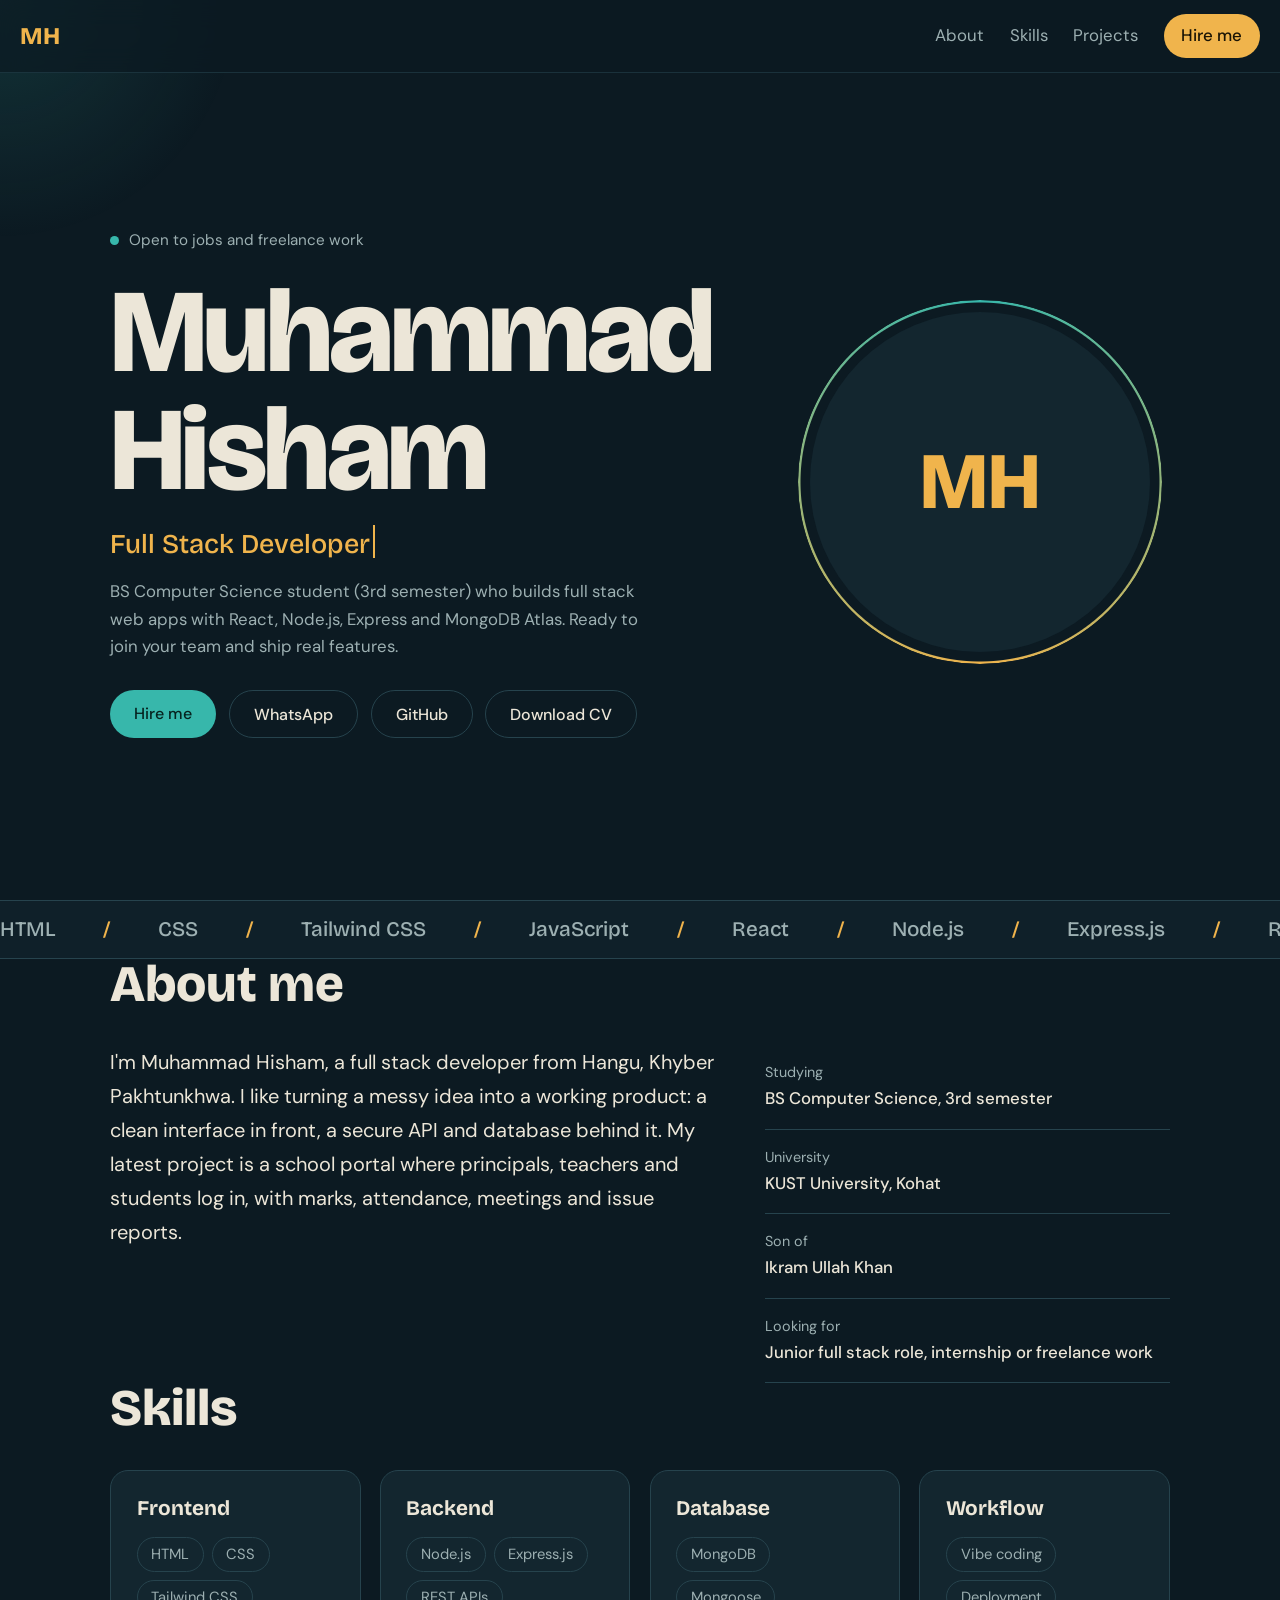
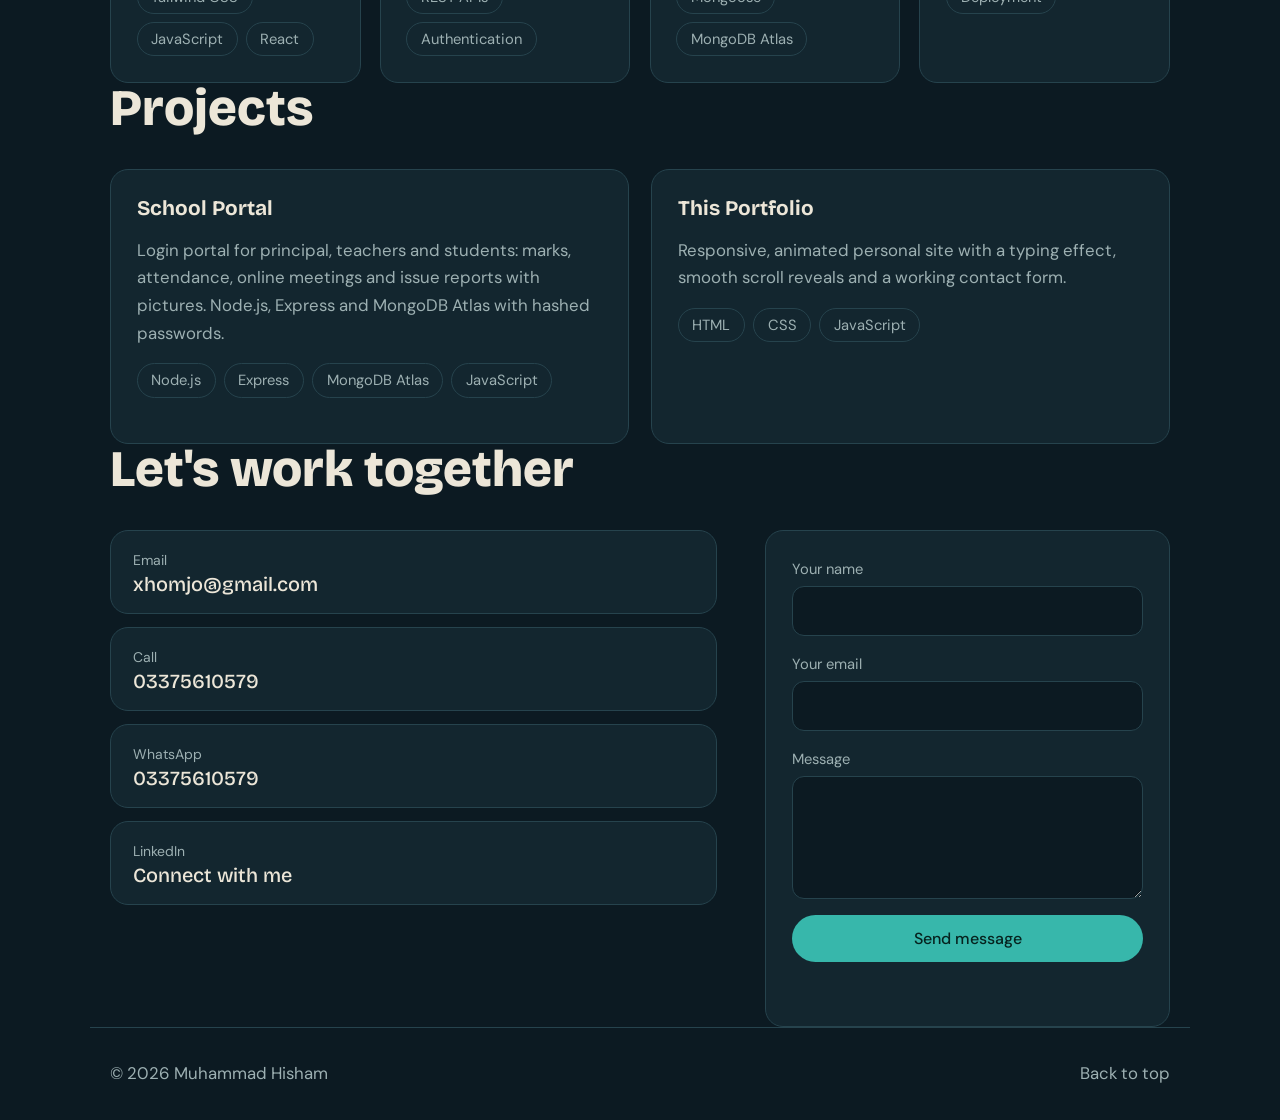
==== index.html @ 80d23b1b "Add files via upload" ====
<!DOCTYPE html>
<html lang="en">
<head>
<meta charset="UTF-8">
<meta name="viewport" content="width=device-width, initial-scale=1">
<title>Muhammad Hisham | Full Stack Developer</title>
<meta name="description" content="Full stack developer: React, Node.js, Express, MongoDB Atlas. Open to jobs and freelance work.">
<link rel="preconnect" href="https://fonts.googleapis.com">
<link rel="preconnect" href="https://fonts.gstatic.com" crossorigin>
<link href="https://fonts.googleapis.com/css2?family=Bricolage+Grotesque:opsz,wght@12..96,500;12..96,800&family=DM+Sans:wght@400;500&display=swap" rel="stylesheet">
<link rel="stylesheet" href="style.css">
</head>
<body>
<div class="bar" id="bar"></div>
<div class="glow" id="glow"></div>

<header class="nav">
  <a href="#home" class="logo" data-t="short">MH</a>
  <button class="burger" id="burger" aria-label="Open menu" aria-expanded="false"><span></span><span></span></button>
  <nav id="menu">
    <a href="#about">About</a><a href="#skills">Skills</a><a href="#projects">Projects</a>
    <a href="#contact" class="pill">Hire me</a>
  </nav>
</header>

<main>
<section id="home" class="hero wrap">
  <div>
    <p class="status"><i></i>Open to jobs and freelance work</p>
    <h1 id="title"></h1>
    <p class="role"><span id="type"></span><b class="caret"></b></p>
    <p class="lead">BS Computer Science student (3rd semester) who builds full stack web apps with React, Node.js, Express and MongoDB Atlas. Ready to join your team and ship real features.</p>
    <div class="cta">
      <a class="btn" href="#contact">Hire me</a>
      <a class="btn ghost" data-link="wa" target="_blank" rel="noopener">WhatsApp</a>
      <a class="btn ghost" data-link="github" target="_blank" rel="noopener">GitHub</a>
      <a class="btn ghost" data-link="cv" target="_blank" rel="noopener">Download CV</a>
    </div>
  </div>
  <div class="photo">
    <div class="ring"></div>
    <img id="photo" alt="Portrait of Muhammad Hisham">
    <span class="initials" id="init" hidden></span>
  </div>
</section>

<div class="marquee" aria-hidden="true"><div class="track" id="track"></div></div>

<section id="about" class="wrap">
  <h2 class="rv">About me</h2>
  <div class="two">
    <p class="rv big">I'm <span data-t="name"></span>, a full stack developer from <span data-t="location"></span>. I like turning a messy idea into a working product: a clean interface in front, a secure API and database behind it. My latest project is a school portal where principals, teachers and students log in, with marks, attendance, meetings and issue reports.</p>
    <dl class="rv facts">
      <div><dt>Studying</dt><dd>BS Computer Science, 3rd semester</dd></div>
      <div><dt>University</dt><dd>KUST University, Kohat</dd></div>
      <div><dt>Son of</dt><dd data-t="father"></dd></div>
      <div><dt>Looking for</dt><dd>Junior full stack role, internship or freelance work</dd></div>
    </dl>
  </div>
</section>

<section id="skills" class="wrap">
  <h2 class="rv">Skills</h2>
  <div class="skills" id="skillGrid"></div>
</section>

<section id="projects" class="wrap">
  <h2 class="rv">Projects</h2>
  <div class="projects" id="projectGrid"></div>
</section>

<section id="contact" class="wrap">
  <h2 class="rv">Let's work together</h2>
  <div class="two">
    <div class="rv rows">
      <a data-link="mail"><small>Email</small><span data-t="email"></span></a>
      <a data-link="tel"><small>Call</small><span data-t="phone"></span></a>
      <a data-link="wa" target="_blank" rel="noopener"><small>WhatsApp</small><span data-t="phone"></span></a>
      <a data-link="linkedin" target="_blank" rel="noopener"><small>LinkedIn</small><span>Connect with me</span></a>
    </div>
    <form class="rv card form" id="form">
      <label>Your name<input name="name" required autocomplete="name"></label>
      <label>Your email<input name="email" type="email" required autocomplete="email"></label>
      <label>Message<textarea name="message" rows="4" required></textarea></label>
      <button class="btn" type="submit">Send message</button>
      <p id="msg" role="status"></p>
    </form>
  </div>
</section>
</main>

<footer class="wrap foot"><span>&copy; <span id="yr"></span> <span data-t="name"></span></span><a href="#home">Back to top</a></footer>

<script src="script.js"></script>
</body>
</html>
---- style.css ----
:root {
  --bg: #0c1a22;
  --panel: #13262f;
  --line: #26434d;
  --text: #ece6d8;
  --mute: #9db0b2;
  --teal: #37b7ab;
  --amber: #f0b44c;
  --r: 18px;
}
* {
  box-sizing: border-box;
  margin: 0;
  padding: 0;
}
html {
  scroll-behavior: smooth;
  scroll-padding-top: 80px;
}
body {
  background: var(--bg);
  color: var(--text);
  font:
    400 1.05rem/1.65 "DM Sans",
    system-ui,
    sans-serif;
  overflow-x: hidden;
}
h1,
h2,
.logo {
  font-family: "Bricolage Grotesque", sans-serif;
  line-height: 1;
}
a {
  color: inherit;
  text-decoration: none;
}
:focus-visible {
  outline: 2px solid var(--amber);
  outline-offset: 3px;
}
.wrap {
  max-width: 1100px;
  margin: auto;
  padding: 0 1.25rem;
}
section {
  padding: 6rem 0;
}
h2 {
  font-size: clamp(2rem, 5vw, 3.2rem);
  font-weight: 800;
  margin-bottom: 2.2rem;
}

.bar {
  position: fixed;
  top: 0;
  left: 0;
  height: 3px;
  width: 0;
  background: linear-gradient(90deg, var(--teal), var(--amber));
  z-index: 60;
}
.glow {
  position: fixed;
  width: 520px;
  height: 520px;
  left: 0;
  top: 0;
  margin: -260px 0 0 -260px;
  border-radius: 50%;
  background: radial-gradient(
    circle,
    rgba(55, 183, 171, 0.16),
    transparent 65%
  );
  pointer-events: none;
  z-index: 0;
  transition: transform 0.25s ease-out;
}
main,
footer {
  position: relative;
  z-index: 1;
}

.nav {
  position: fixed;
  inset: 0 0 auto 0;
  z-index: 50;
  display: flex;
  justify-content: space-between;
  align-items: center;
  padding: 0.9rem 1.25rem;
  background: rgba(12, 26, 34, 0.72);
  backdrop-filter: blur(14px);
  border-bottom: 1px solid rgba(38, 67, 77, 0.6);
}
.logo {
  font-size: 1.5rem;
  font-weight: 800;
  color: var(--amber);
}
.nav nav {
  display: flex;
  gap: 1.6rem;
  align-items: center;
}
.nav nav a {
  color: var(--mute);
  transition: color 0.25s;
}
.nav nav a:hover {
  color: var(--text);
}
.pill {
  background: var(--amber);
  color: #1a1405 !important;
  padding: 0.5rem 1.1rem;
  border-radius: 99px;
  font-weight: 500;
}
.burger {
  display: none;
  background: none;
  border: 0;
  width: 40px;
  height: 40px;
  cursor: pointer;
}
.burger span {
  display: block;
  height: 2px;
  background: var(--text);
  margin: 7px 8px;
  transition: transform 0.3s;
}
.burger[aria-expanded="true"] span:first-child {
  transform: translateY(4.5px) rotate(45deg);
}
.burger[aria-expanded="true"] span:last-child {
  transform: translateY(-4.5px) rotate(-45deg);
}

.hero {
  min-height: 100svh;
  display: grid;
  grid-template-columns: 1.25fr 0.75fr;
  gap: 3rem;
  align-items: center;
  padding-top: 7rem;
  padding-bottom: 3rem;
}
.hero > div:first-child > * {
  animation: rise 0.9s cubic-bezier(0.2, 0.8, 0.2, 1) both;
}
.status {
  display: inline-flex;
  align-items: center;
  gap: 0.6rem;
  color: var(--mute);
  font-size: 0.95rem;
  animation-delay: 0.05s !important;
}
.status i {
  width: 9px;
  height: 9px;
  border-radius: 50%;
  background: var(--teal);
  box-shadow: 0 0 0 0 rgba(55, 183, 171, 0.7);
  animation: pulse 2s infinite;
}
h1 {
  font-size: clamp(3.2rem, 10.5vw, 7.4rem);
  font-weight: 800;
  letter-spacing: -0.03em;
  margin: 1.2rem 0 1rem;
  animation: none !important;
}
h1 .w {
  display: block;
  animation: rise 1s cubic-bezier(0.2, 0.8, 0.2, 1) both;
  animation-delay: calc(0.15s + var(--i) * 0.14s);
}
.role {
  font:
    500 clamp(1.2rem, 3vw, 1.7rem)/1.3 "Bricolage Grotesque",
    sans-serif;
  color: var(--amber);
  min-height: 2.2rem;
  animation-delay: 0.5s !important;
}
.caret {
  display: inline-block;
  width: 2px;
  height: 1.2em;
  background: var(--amber);
  vertical-align: -0.2em;
  margin-left: 3px;
  animation: blink 1s steps(1) infinite;
}
.lead {
  max-width: 34rem;
  color: var(--mute);
  margin: 1rem 0 1.8rem;
  animation-delay: 0.65s !important;
}
.cta {
  display: flex;
  flex-wrap: wrap;
  gap: 0.8rem;
  animation-delay: 0.8s !important;
}
.btn {
  display: inline-block;
  background: var(--teal);
  color: #06231f;
  border: 0;
  padding: 0.8rem 1.5rem;
  border-radius: 99px;
  font:
    500 1rem "DM Sans",
    sans-serif;
  cursor: pointer;
  transition:
    transform 0.25s,
    box-shadow 0.25s;
}
.btn:hover {
  transform: translateY(-3px);
  box-shadow: 0 10px 26px rgba(55, 183, 171, 0.3);
}
.btn.ghost {
  background: transparent;
  color: var(--text);
  border: 1px solid var(--line);
}
.btn.ghost:hover {
  border-color: var(--amber);
  box-shadow: none;
}

.photo {
  position: relative;
  width: min(340px, 72vw);
  aspect-ratio: 1;
  justify-self: center;
  animation: rise 1.1s 0.3s cubic-bezier(0.2, 0.8, 0.2, 1) both;
}
.ring {
  position: absolute;
  inset: -12px;
  border-radius: 50%;
  background: conic-gradient(var(--teal), var(--amber), var(--teal));
  -webkit-mask: radial-gradient(
    farthest-side,
    transparent calc(100% - 3px),
    #000 calc(100% - 2px)
  );
  mask: radial-gradient(
    farthest-side,
    transparent calc(100% - 3px),
    #000 calc(100% - 2px)
  );
  animation: spin 9s linear infinite;
}
.photo img,
.initials {
  width: 100%;
  height: 100%;
  border-radius: 50%;
  object-fit: cover;
  background: var(--panel);
}
.initials {
  display: grid;
  place-items: center;
  font:
    800 5rem "Bricolage Grotesque",
    sans-serif;
  color: var(--amber);
}
.initials[hidden] {
  display: none;
}

.marquee {
  overflow: hidden;
  border-block: 1px solid var(--line);
  padding: 1rem 0;
  background: rgba(19, 38, 47, 0.6);
}
.track {
  display: flex;
  gap: 3rem;
  width: max-content;
  animation: slide 30s linear infinite;
  font:
    500 1.3rem "Bricolage Grotesque",
    sans-serif;
  color: var(--mute);
}
.track span::after {
  content: "/";
  margin-left: 3rem;
  color: var(--amber);
}

.two {
  display: grid;
  grid-template-columns: 1.2fr 0.8fr;
  gap: 3rem;
  align-items: start;
}
.big {
  font-size: 1.25rem;
  line-height: 1.7;
}
.facts div {
  padding: 1rem 0;
  border-bottom: 1px solid var(--line);
}
.facts dt {
  color: var(--mute);
  font-size: 0.9rem;
}
.facts dd {
  font-weight: 500;
}

.card {
  background: var(--panel);
  border: 1px solid var(--line);
  border-radius: var(--r);
  padding: 1.6rem;
  transition:
    transform 0.35s,
    border-color 0.35s;
}
.card:hover {
  transform: translateY(-6px);
  border-color: var(--teal);
}
.skills {
  display: grid;
  grid-template-columns: repeat(auto-fit, minmax(230px, 1fr));
  gap: 1.2rem;
}
.skills h3,
.projects h3 {
  font:
    700 1.3rem "Bricolage Grotesque",
    sans-serif;
  margin-bottom: 1rem;
}
.chips {
  display: flex;
  flex-wrap: wrap;
  gap: 0.5rem;
}
.chips span {
  border: 1px solid var(--line);
  border-radius: 99px;
  padding: 0.25rem 0.85rem;
  font-size: 0.92rem;
  color: var(--mute);
}
.projects {
  display: grid;
  grid-template-columns: repeat(auto-fit, minmax(300px, 1fr));
  gap: 1.4rem;
}
.projects p {
  color: var(--mute);
  margin-bottom: 1rem;
}
.links {
  display: flex;
  gap: 1.2rem;
  margin-top: 1.2rem;
}
.links a {
  color: var(--amber);
  border-bottom: 1px solid transparent;
  transition: border-color 0.25s;
}
.links a:hover {
  border-color: var(--amber);
}

.rows {
  display: grid;
  gap: 0.8rem;
}
.rows a {
  display: flex;
  flex-direction: column;
  padding: 1.1rem 1.4rem;
  border: 1px solid var(--line);
  border-radius: var(--r);
  background: var(--panel);
  transition:
    transform 0.3s,
    border-color 0.3s;
}
.rows a:hover {
  transform: translateX(8px);
  border-color: var(--amber);
}
.rows small {
  color: var(--mute);
}
.rows span {
  font:
    500 1.25rem "Bricolage Grotesque",
    sans-serif;
  word-break: break-all;
}
.form {
  display: grid;
  gap: 1rem;
}
.form label {
  display: grid;
  gap: 0.3rem;
  color: var(--mute);
  font-size: 0.92rem;
}
.form input,
.form textarea {
  background: var(--bg);
  border: 1px solid var(--line);
  border-radius: 12px;
  padding: 0.75rem 0.9rem;
  color: var(--text);
  font: inherit;
  resize: vertical;
}
.form input:focus,
.form textarea:focus {
  outline: none;
  border-color: var(--teal);
}
#msg {
  min-height: 1.4rem;
  font-size: 0.95rem;
  color: var(--amber);
}
.foot {
  display: flex;
  justify-content: space-between;
  padding-block: 2rem;
  border-top: 1px solid var(--line);
  color: var(--mute);
}

.rv {
  opacity: 0;
  transform: translateY(28px);
  transition:
    opacity 0.8s cubic-bezier(0.2, 0.8, 0.2, 1),
    transform 0.8s cubic-bezier(0.2, 0.8, 0.2, 1);
}
.rv.in {
  opacity: 1;
  transform: none;
}

@keyframes rise {
  from {
    opacity: 0;
    transform: translateY(50px);
  }
  to {
    opacity: 1;
    transform: none;
  }
}
@keyframes spin {
  to {
    transform: rotate(360deg);
  }
}
@keyframes slide {
  to {
    transform: translateX(-50%);
  }
}
@keyframes blink {
  50% {
    opacity: 0;
  }
}
@keyframes pulse {
  70% {
    box-shadow: 0 0 0 10px rgba(55, 183, 171, 0);
  }
  100% {
    box-shadow: 0 0 0 0 rgba(55, 183, 171, 0);
  }
}

@media (max-width: 820px) {
  .hero,
  .two {
    grid-template-columns: 1fr;
  }
  .photo {
    order: -1;
    width: min(240px, 60vw);
  }
  .hero {
    padding-top: 6rem;
    text-align: left;
  }
  section {
    padding: 4.5rem 0;
  }
  .burger {
    display: block;
  }
  .nav nav {
    position: fixed;
    inset: 64px 0 auto 0;
    flex-direction: column;
    gap: 1.2rem;
    padding: 1.5rem;
    background: var(--bg);
    border-bottom: 1px solid var(--line);
    transform: translateY(-130%);
    transition: transform 0.4s cubic-bezier(0.2, 0.8, 0.2, 1);
  }
  .nav nav.open {
    transform: none;
  }
  .glow {
    display: none;
  }
}
@media (prefers-reduced-motion: reduce) {
  *,
  *::before,
  *::after {
    animation: none !important;
    transition: none !important;
    scroll-behavior: auto !important;
  }
  .rv {
    opacity: 1;
    transform: none;
  }
}
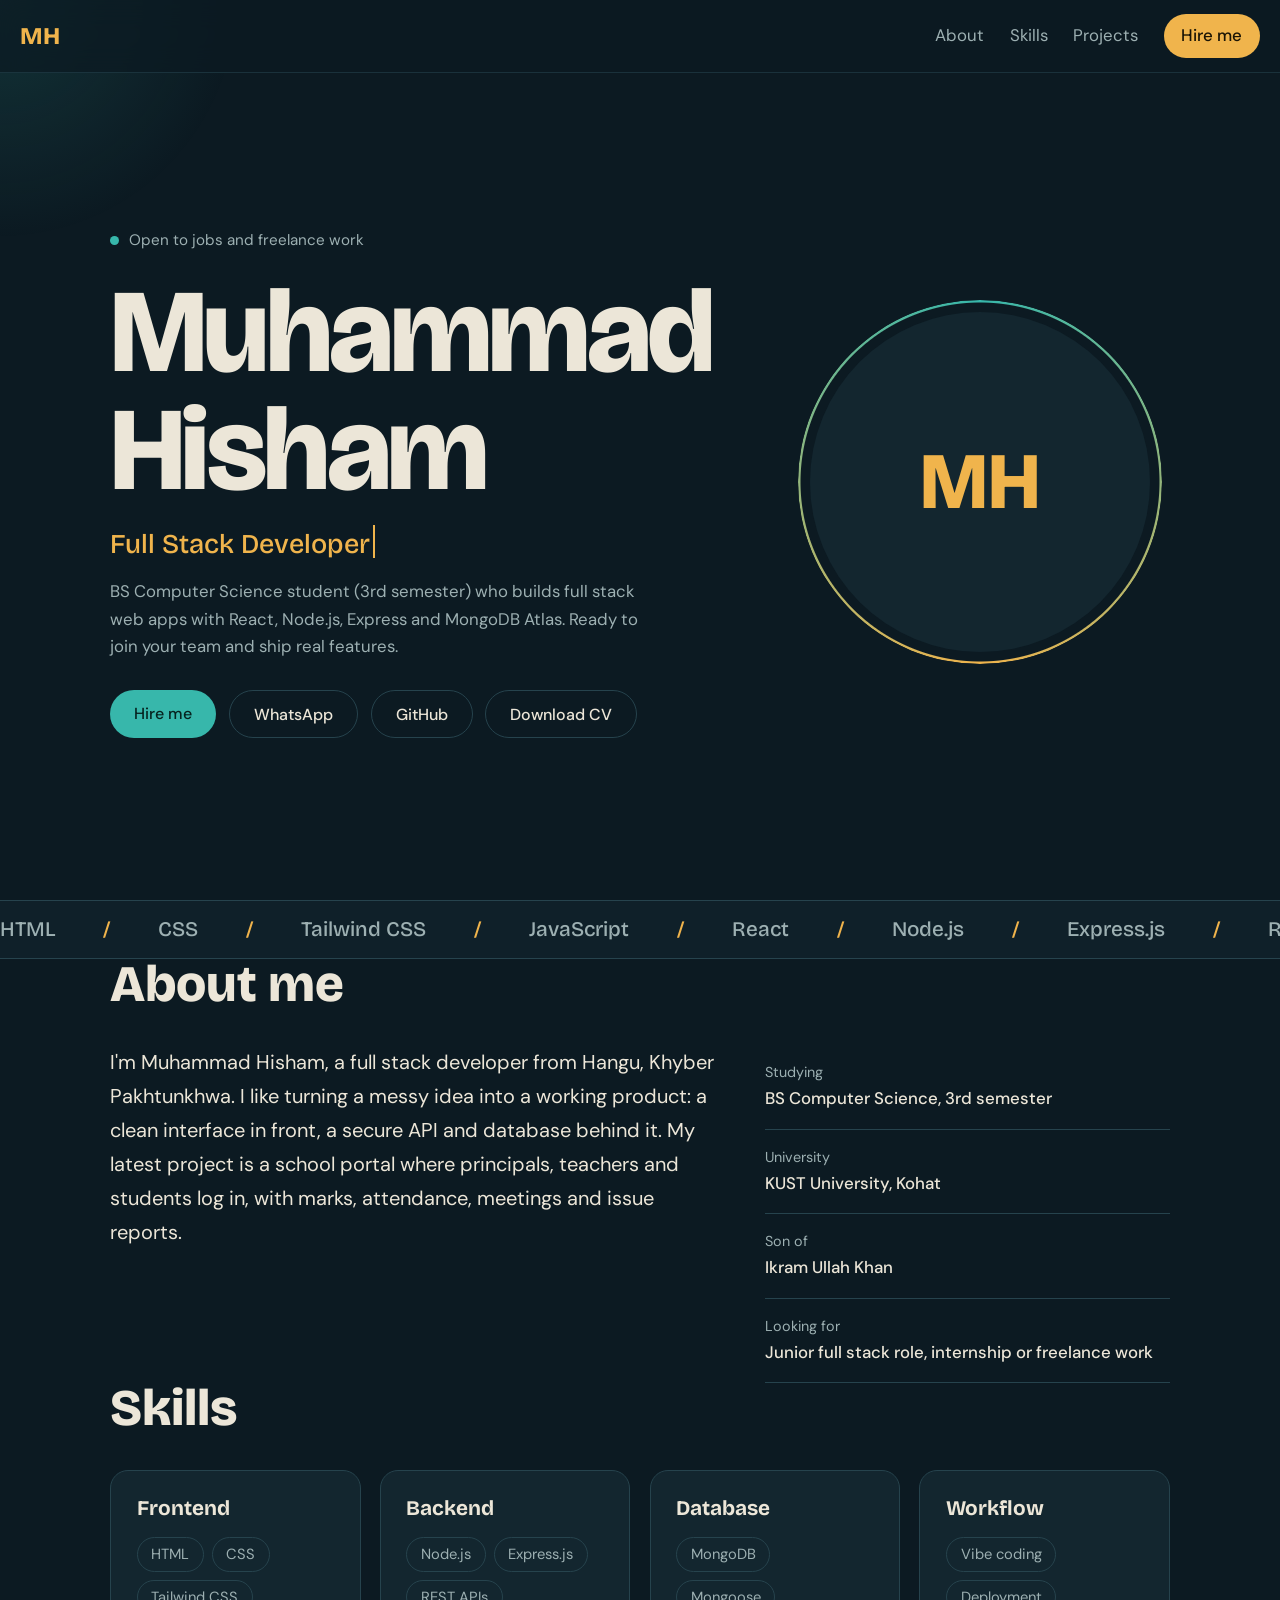
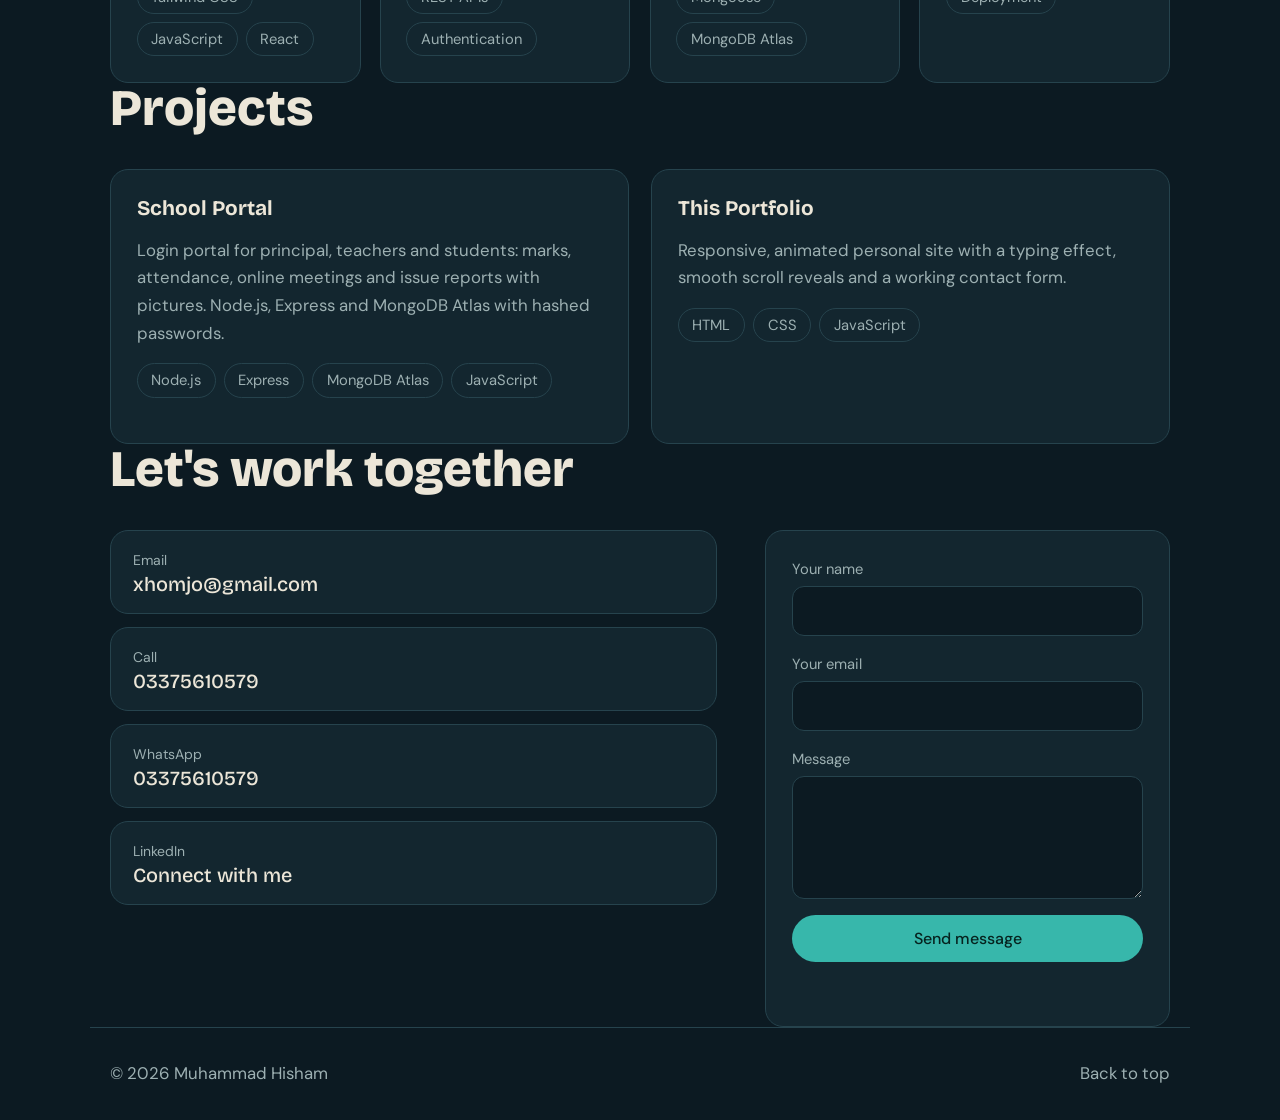
==== commit 306d2333: "Update title in index.html to include 'kHAN' name changed" ====
--- a/index.html
+++ b/index.html
@@ -3,7 +3,7 @@
 <head>
 <meta charset="UTF-8">
 <meta name="viewport" content="width=device-width, initial-scale=1">
-<title>Muhammad Hisham | Full Stack Developer</title>
+<title>Muhammad Hisham kHAN | Full Stack Developer</title>
 <meta name="description" content="Full stack developer: React, Node.js, Express, MongoDB Atlas. Open to jobs and freelance work.">
 <link rel="preconnect" href="https://fonts.googleapis.com">
 <link rel="preconnect" href="https://fonts.gstatic.com" crossorigin>
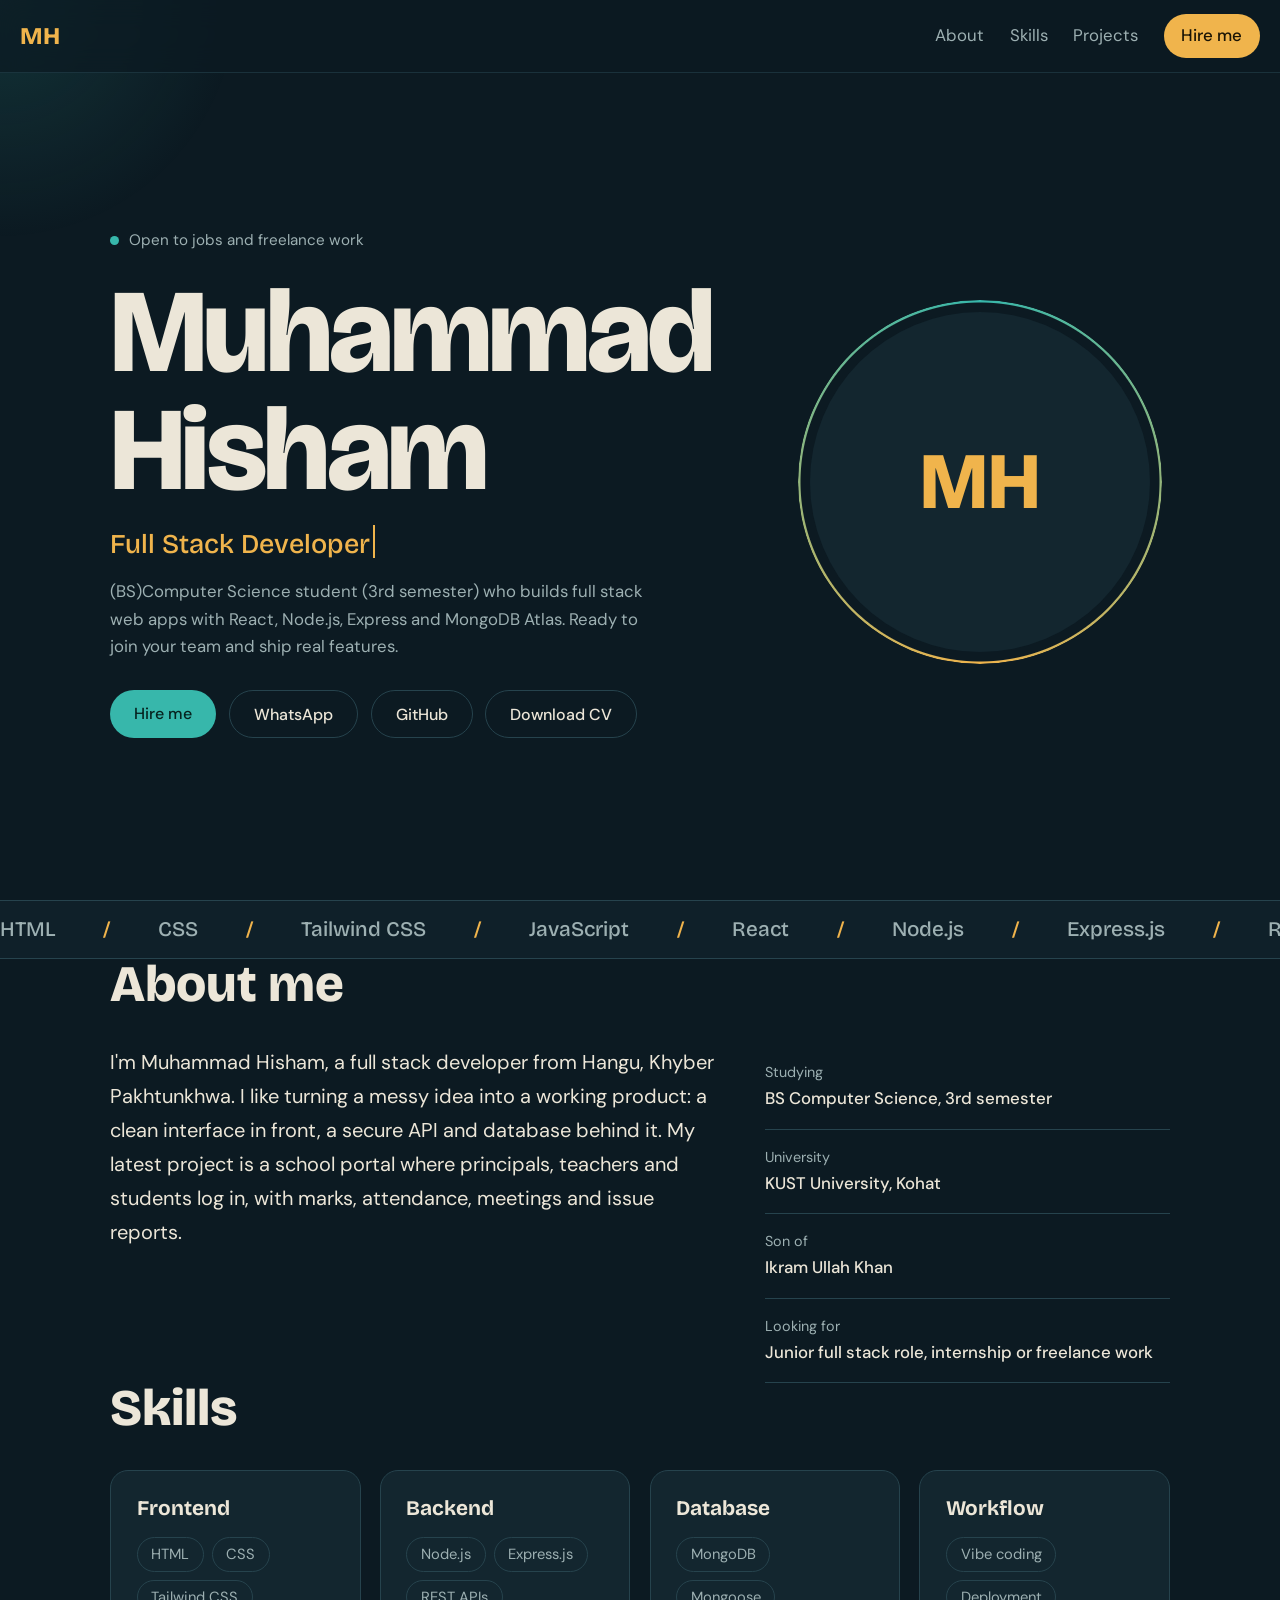
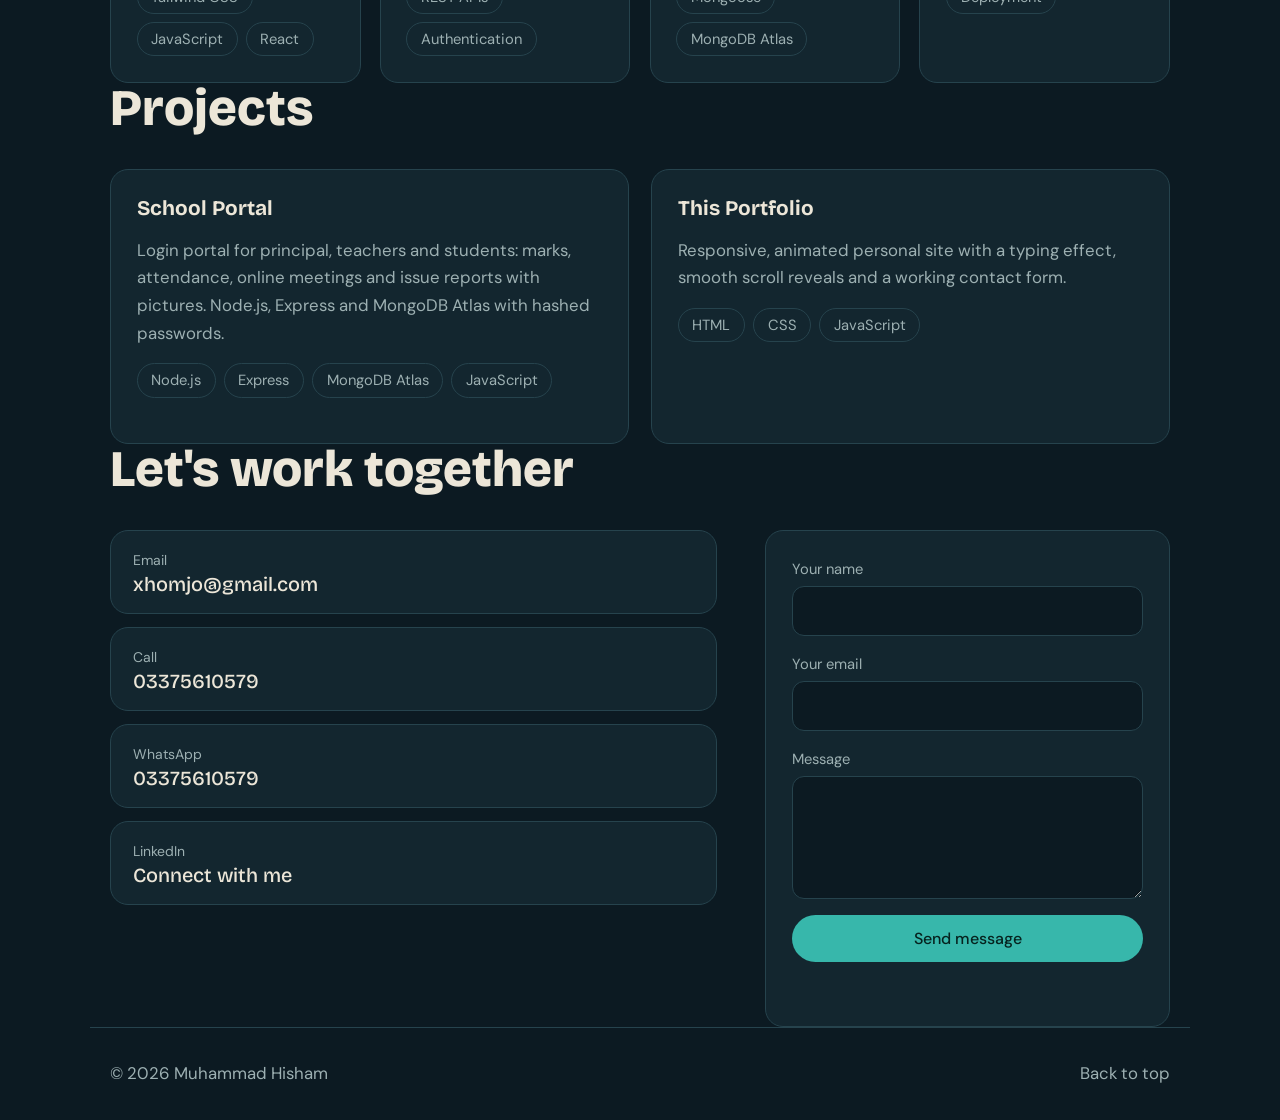
==== commit 51816075: "Update index.html" ====
--- a/index.html
+++ b/index.html
@@ -29,7 +29,7 @@
     <p class="status"><i></i>Open to jobs and freelance work</p>
     <h1 id="title"></h1>
     <p class="role"><span id="type"></span><b class="caret"></b></p>
-    <p class="lead">BS Computer Science student (3rd semester) who builds full stack web apps with React, Node.js, Express and MongoDB Atlas. Ready to join your team and ship real features.</p>
+    <p class="lead">(BS)Computer Science student (3rd semester) who builds full stack web apps with React, Node.js, Express and MongoDB Atlas. Ready to join your team and ship real features.</p>
     <div class="cta">
       <a class="btn" href="#contact">Hire me</a>
       <a class="btn ghost" data-link="wa" target="_blank" rel="noopener">WhatsApp</a>
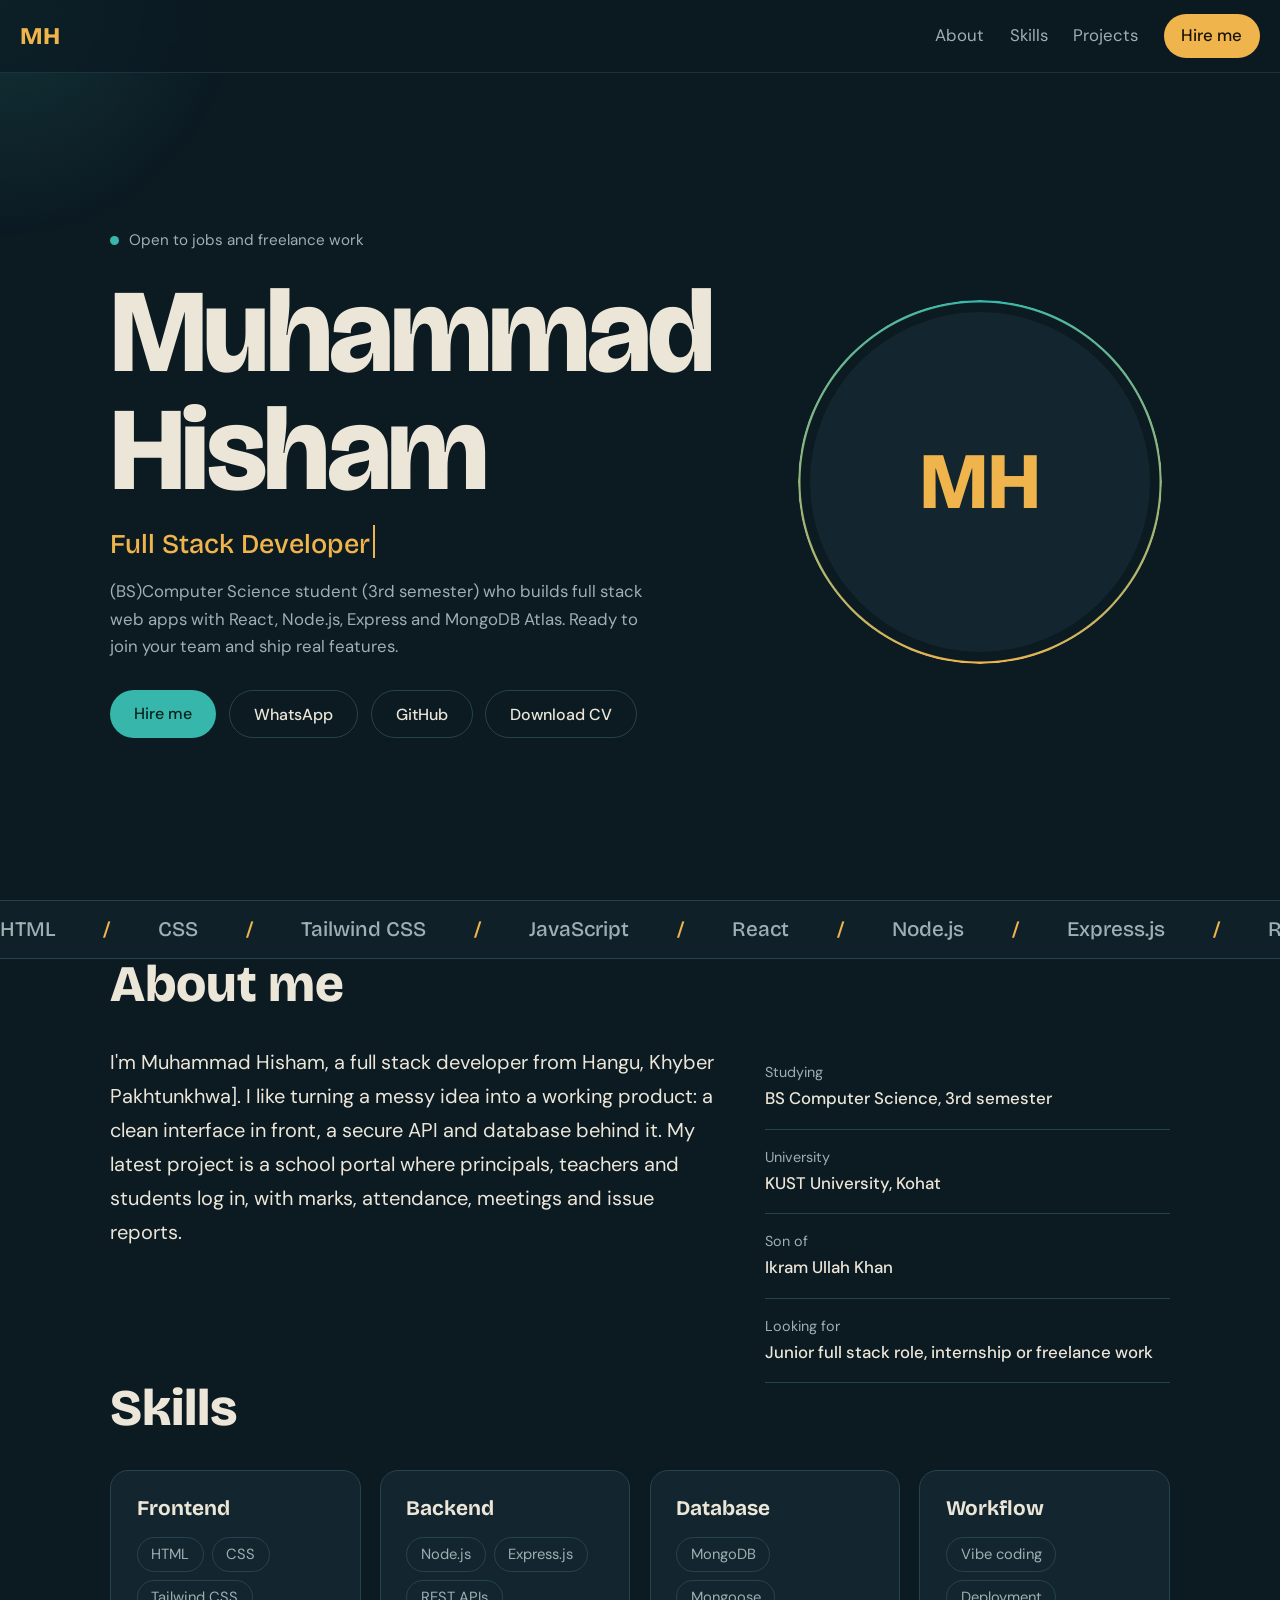
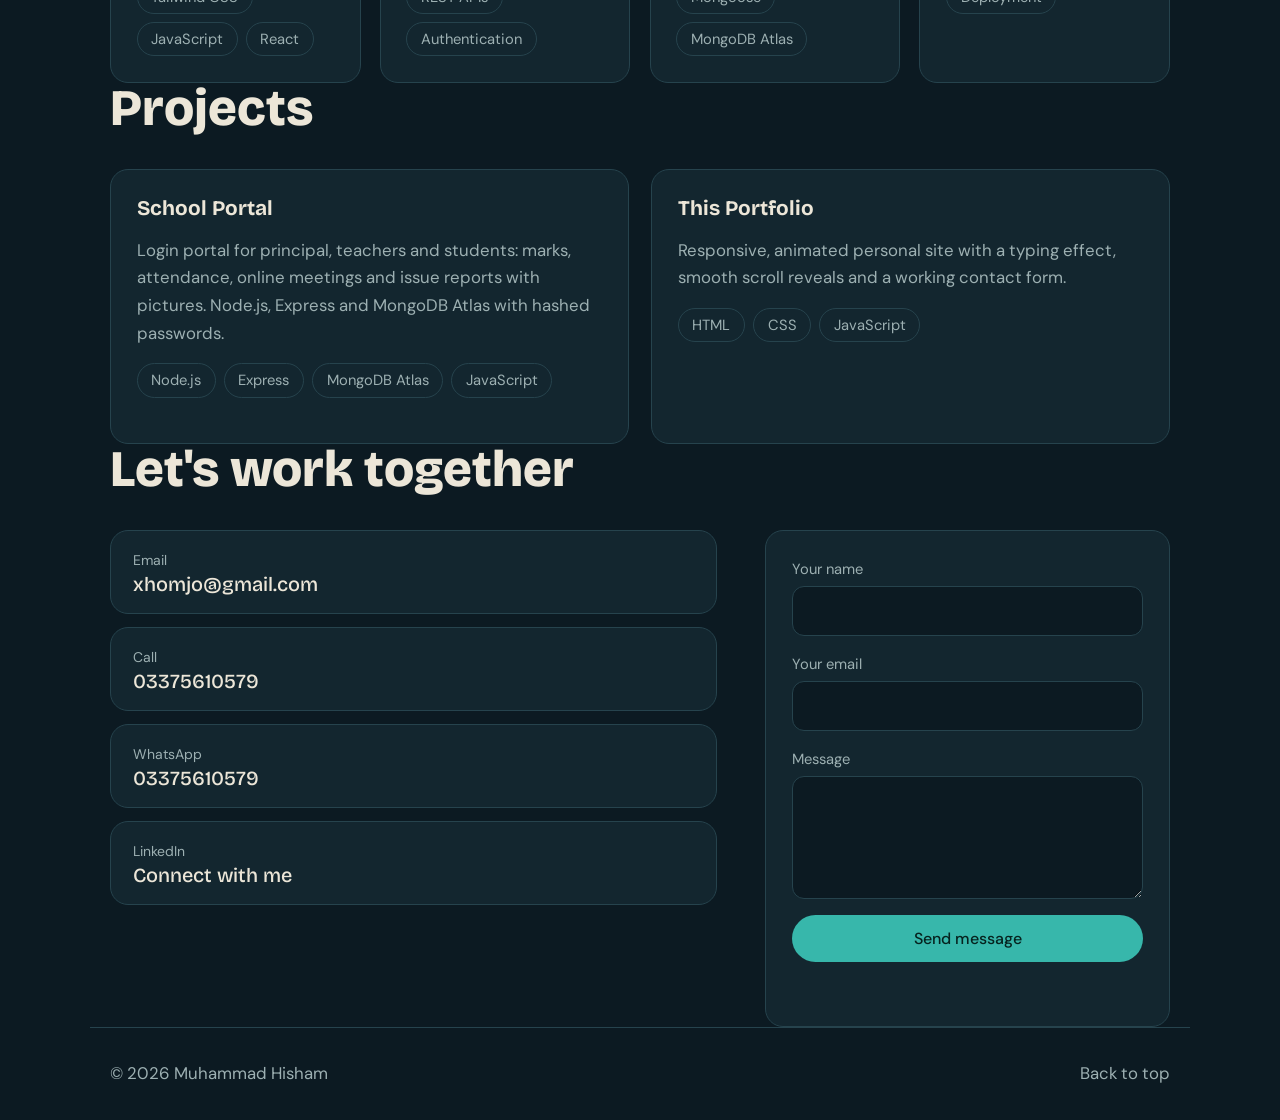
==== commit c0f137a4: "Add new p" ====
--- a/index.html
+++ b/index.html
@@ -3,7 +3,7 @@
 <head>
 <meta charset="UTF-8">
 <meta name="viewport" content="width=device-width, initial-scale=1">
-<title>Muhammad Hisham kHAN | Full Stack Developer</title>
+<title>Muhammad HishaM kHAN | Full Stack Developer</title>
 <meta name="description" content="Full stack developer: React, Node.js, Express, MongoDB Atlas. Open to jobs and freelance work.">
 <link rel="preconnect" href="https://fonts.googleapis.com">
 <link rel="preconnect" href="https://fonts.gstatic.com" crossorigin>
